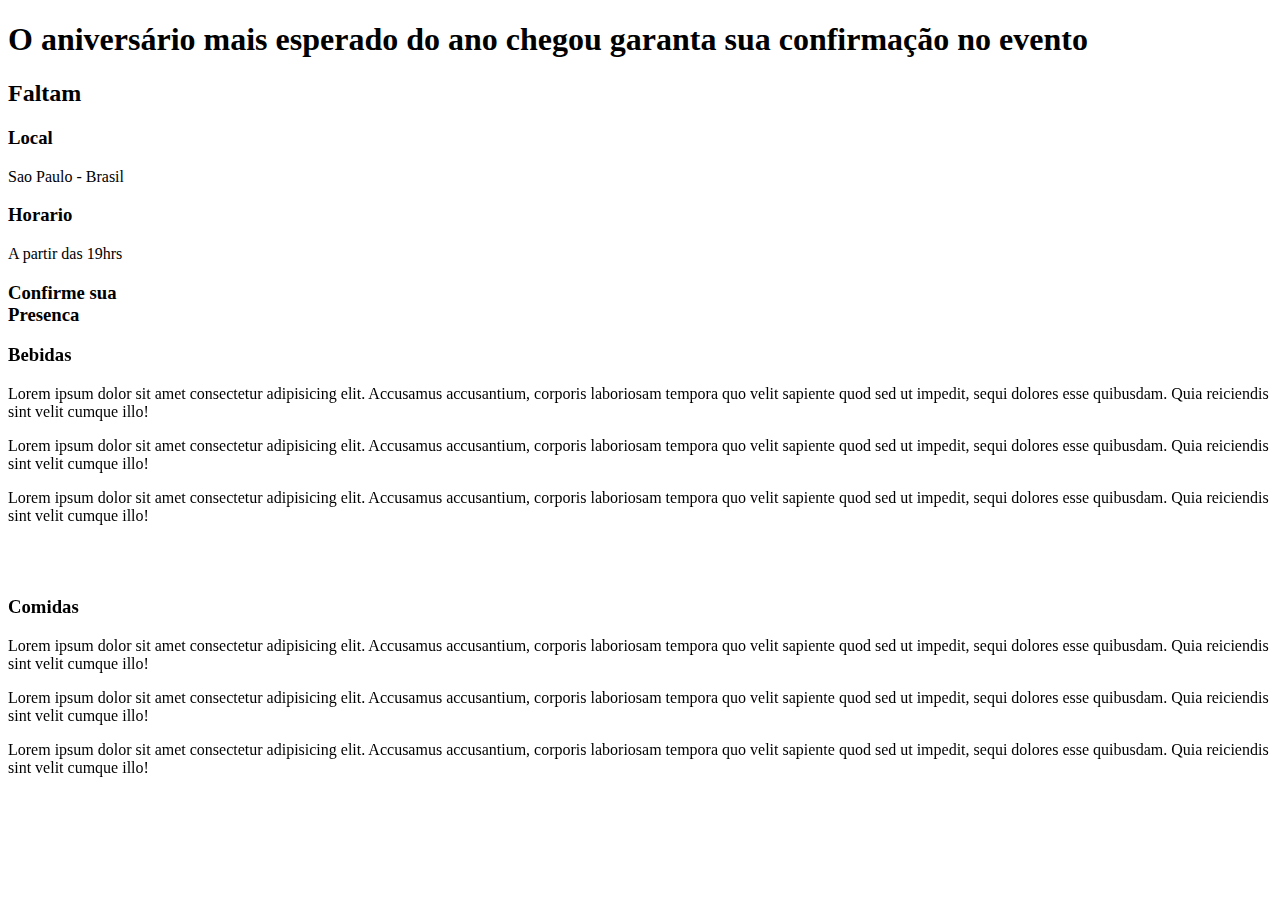
==== index.html @ 372c3d37 "atualizacao" ====
<!DOCTYPE html>
<html lang="pt-br">
<head>
    <meta charset="UTF-8">
    <meta name="viewport" content="width=device-width, initial-scale=1.0">
    <title>Aniversario</title>
    <link rel="preconnect" href="https://fonts.googleapis.com">
    <link rel="preconnect" href="https://fonts.gstatic.com" crossorigin>
    <link href="https://fonts.googleapis.com/css2?family=Montserrat:wght@400;500;700&display=swap" rel="stylesheet">
    <link rel="stylesheet" href="styles/main.css">
    <link rel="stylesheet" href="https://unpkg.com/aos@next/dist/aos.css" />
</head>
<body>
    <header>
        <div class="container">
            <div class="hero__title">
                <h1>O aniversário mais esperado do ano chegou
                    garanta sua confirmação no evento
                </h1>
                <h2>Faltam <span id="contador"></span></h2>
            </div>
        </div>
    </header>
    <section class="section__local">
        <div class="container">
            <div class="local">
                <div class="local__loc">
                    <h3>Local</h3>
                    <p>Sao Paulo - Brasil</p>
                </div>
                <div class="local__hora">
                    <h3>Horario</h3>
                    <p>A partir das 19hrs</p>
                </div>
                <div class="local__confirma">
                    <h3>Confirme sua <br>Presenca</h3>
                </div>
            </div>
        </div>
    </section>
    <section class="section__bebidas">
        <div class="container" data-aos="fade-left">
            <div class="bebidas">
                <h3>Bebidas</h3>
                <p>Lorem ipsum dolor sit amet consectetur adipisicing elit. Accusamus accusantium, corporis laboriosam tempora quo velit sapiente quod sed ut impedit, sequi dolores esse quibusdam. Quia reiciendis sint velit cumque illo!</p>
                <p>Lorem ipsum dolor sit amet consectetur adipisicing elit. Accusamus accusantium, corporis laboriosam tempora quo velit sapiente quod sed ut impedit, sequi dolores esse quibusdam. Quia reiciendis sint velit cumque illo!</p>
                <p>Lorem ipsum dolor sit amet consectetur adipisicing elit. Accusamus accusantium, corporis laboriosam tempora quo velit sapiente quod sed ut impedit, sequi dolores esse quibusdam. Quia reiciendis sint velit cumque illo!</p>
            </div>
            <img src="images/moritz-mentges-Z40sav8IYqQ-unsplash.jpg" alt="">
        </div>
    </section>
    <section class="section__comidas">
        <div class="container" data-aos="fade-right">
            <img src="images/chad-montano-MqT0asuoIcU-unsplash.jpg" alt="">
            <div class="comidas">
                <h3>Comidas</h3>
                <p>Lorem ipsum dolor sit amet consectetur adipisicing elit. Accusamus accusantium, corporis laboriosam tempora quo velit sapiente quod sed ut impedit, sequi dolores esse quibusdam. Quia reiciendis sint velit cumque illo!</p>
                <p>Lorem ipsum dolor sit amet consectetur adipisicing elit. Accusamus accusantium, corporis laboriosam tempora quo velit sapiente quod sed ut impedit, sequi dolores esse quibusdam. Quia reiciendis sint velit cumque illo!</p>
                <p>Lorem ipsum dolor sit amet consectetur adipisicing elit. Accusamus accusantium, corporis laboriosam tempora quo velit sapiente quod sed ut impedit, sequi dolores esse quibusdam. Quia reiciendis sint velit cumque illo!</p>
            </div>
        </div>
    </section>
    <script src="script/script.js">
    </script>
    <script src="https://unpkg.com/aos@next/dist/aos.js"></script>
    <script>
        AOS.init();

    </script>
</body>
</html>
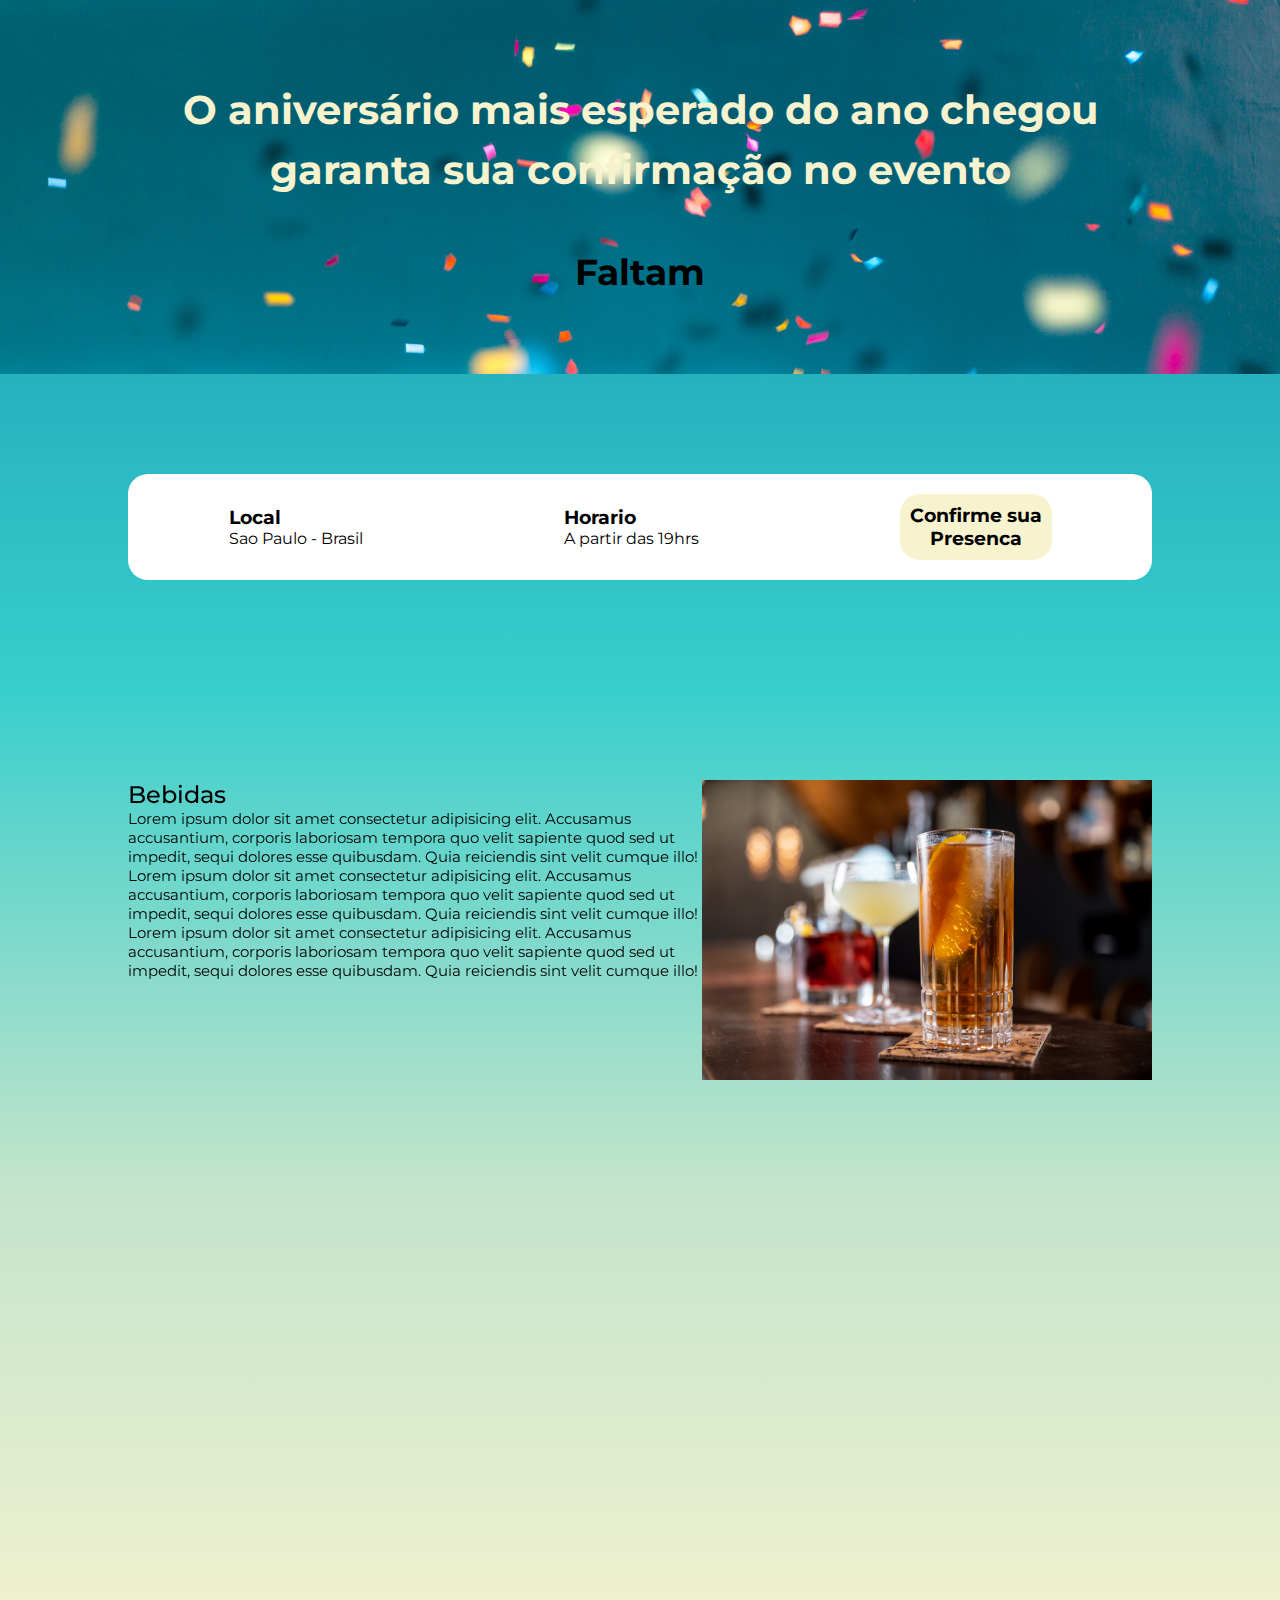
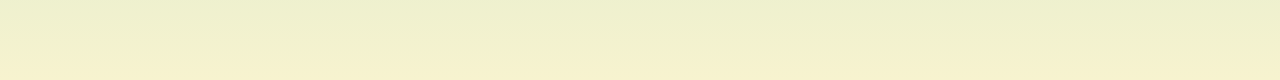
==== commit d6aea351: "error" ====
--- a/index.html
+++ b/index.html
@@ -7,7 +7,7 @@
     <link rel="preconnect" href="https://fonts.googleapis.com">
     <link rel="preconnect" href="https://fonts.gstatic.com" crossorigin>
     <link href="https://fonts.googleapis.com/css2?family=Montserrat:wght@400;500;700&display=swap" rel="stylesheet">
-    <link rel="stylesheet" href="styles/main.css">
+    <link rel="stylesheet" href="main.css">
     <link rel="stylesheet" href="https://unpkg.com/aos@next/dist/aos.css" />
 </head>
 <body>
@@ -60,7 +60,7 @@
             </div>
         </div>
     </section>
-    <script src="script/script.js">
+    <script src="script.js">
     </script>
     <script src="https://unpkg.com/aos@next/dist/aos.js"></script>
     <script>
--- a/main.css
+++ b/main.css
@@ -0,0 +1,96 @@
+* {
+    margin: 0;
+    padding: 0;
+    box-sizing: border-box;
+    list-style: none;
+    text-decoration: none;
+    font-family: 'Montserrat', sans-serif;
+}
+
+header {
+    background-image: url(../images/jason-leung-Xaanw0s0pMk-unsplash.jpg);
+    background-repeat: no-repeat;
+    background-size: cover;
+}
+
+.container {
+    max-width: 1024px;
+    width: 100%;
+    margin: 0 auto;
+}
+
+.hero__title h1 {
+    font-size: 40px;
+    text-align: center;
+    font-weight: 700;
+    color: #F7F3CF;
+    line-height: 150%;
+    padding-top: 80px;
+    padding-bottom: 50px;
+}
+.hero__title h2 {
+    font-size: 36px;
+    font-weight: 700;
+    color: #000;
+    text-align: center;
+    padding-bottom: 80px;
+}
+
+.section__local {
+    background-image: linear-gradient(#27B1BF,#36CECC);
+    padding: 100px 0;
+}
+
+.local {
+    display: flex;
+    justify-content: space-around;
+    align-items: center;
+    padding: 20px 0 20px 0;
+    background-color: #fff;
+    border-radius: 20px;
+}
+
+.local .local__confirma {
+    background-color: #F7F3CF;
+    border-radius: 20px;
+}
+.local .local__confirma h3 {
+    padding: 10px;
+    text-align: center;
+}
+
+.section__bebidas {
+    background-image: linear-gradient(#36CECC,#C2E4CB);
+    padding: 100px 0;
+}
+.section__bebidas img,
+.section__comidas img {
+    max-width: 450px;
+    width: 100%;
+}
+.section__comidas img {
+    height: 300px;
+}
+.section__bebidas .bebidas h3,
+.section__comidas .comidas h3 {
+    font-weight: 500;
+    font-size: 24px;
+    color: #000;
+}
+.section__bebidas .bebidas p,
+.section__comidas .comidas p {
+    font-weight: 400;
+    font-size: 15px;
+}
+.comidas {
+    margin-left: 10px;
+}
+.section__bebidas .container,
+.section__comidas .container {
+    display: flex;
+}
+
+.section__comidas {
+    background-image: linear-gradient(#C2E4CB,#F7F3CF);
+    padding: 100px 0;
+}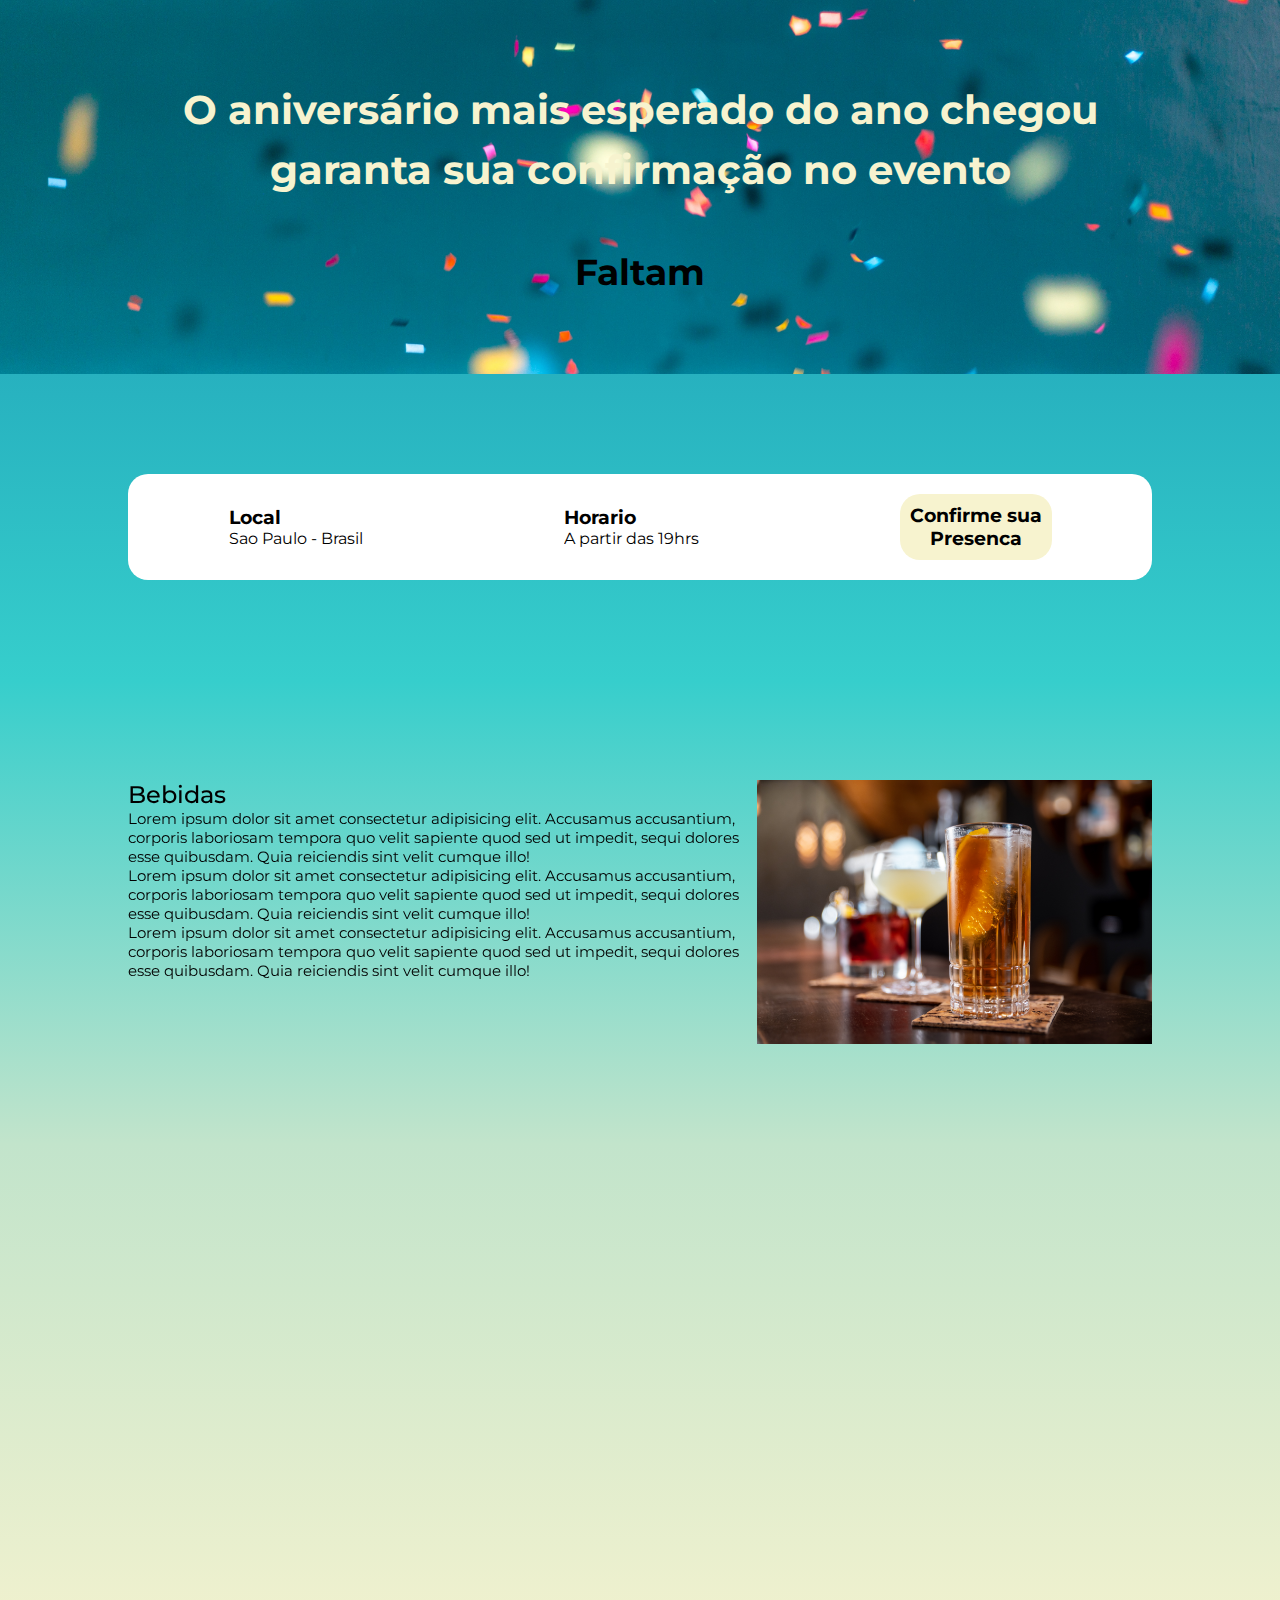
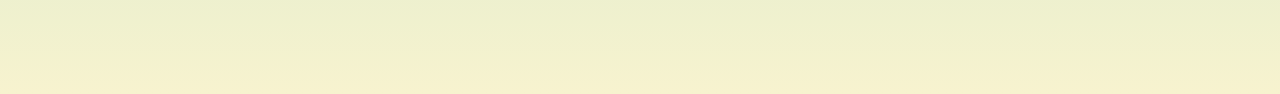
==== commit dc94dbf2: "atualizacao responsividade" ====
--- a/index.html
+++ b/index.html
@@ -65,7 +65,6 @@
     <script src="https://unpkg.com/aos@next/dist/aos.js"></script>
     <script>
         AOS.init();
-
     </script>
 </body>
 </html>--- a/main.css
+++ b/main.css
@@ -5,6 +5,7 @@
     list-style: none;
     text-decoration: none;
     font-family: 'Montserrat', sans-serif;
+    overflow-x: hidden;
 }
 
 header {
@@ -69,7 +70,7 @@
     width: 100%;
 }
 .section__comidas img {
-    height: 300px;
+    height: 350px
 }
 .section__bebidas .bebidas h3,
 .section__comidas .comidas h3 {
@@ -93,4 +94,74 @@
 .section__comidas {
     background-image: linear-gradient(#C2E4CB,#F7F3CF);
     padding: 100px 0;
+}
+
+@media (max-width: 820px) {
+    .container {
+        max-width: 80%;
+    }
+    .section__bebidas .container,
+    .section__comidas .container {
+    display: block;
+    }
+    .section__bebidas img,
+    .section__comidas img {
+    max-width: 100%;
+    }
+    .section__bebidas {
+        padding: 50px 0;
+    }
+    .bebidas h3 {
+        padding-bottom: 10px;
+    }
+    .bebidas p,
+    .comidas p {
+        padding-bottom: 20px;
+    }
+    .comidas h3 {
+        padding: 10px 0;
+    }
+}
+
+@media (max-width: 400px) {
+    .container {
+        max-width: 60%;
+    }
+    .hero__title h1 {
+        font-size: 24px;
+        line-height: 150%;
+        padding-top: 50px;
+    }
+    .hero__title h2 {
+        font-size: 18px;
+        padding-bottom: 50px;
+    }
+    .section__local {
+        padding: 50px 0;
+    }
+    
+    .local {
+        display: block;
+        padding: 20px;
+        background-color: #fff;
+        border-radius: 20px;
+        text-align: center;
+    }
+    .local__loc p,
+    .local__hora p {
+        padding: 10px 0;
+    }
+    
+    .local .local__confirma {
+        margin-top: 10px;
+        background-color: #F7F3CF;
+        border-radius: 20px;
+    }
+    .local .local__confirma h3 {
+        padding: 10px;
+        text-align: center;
+    }
+    .section__comidas {
+        padding:  0;
+    }
 }